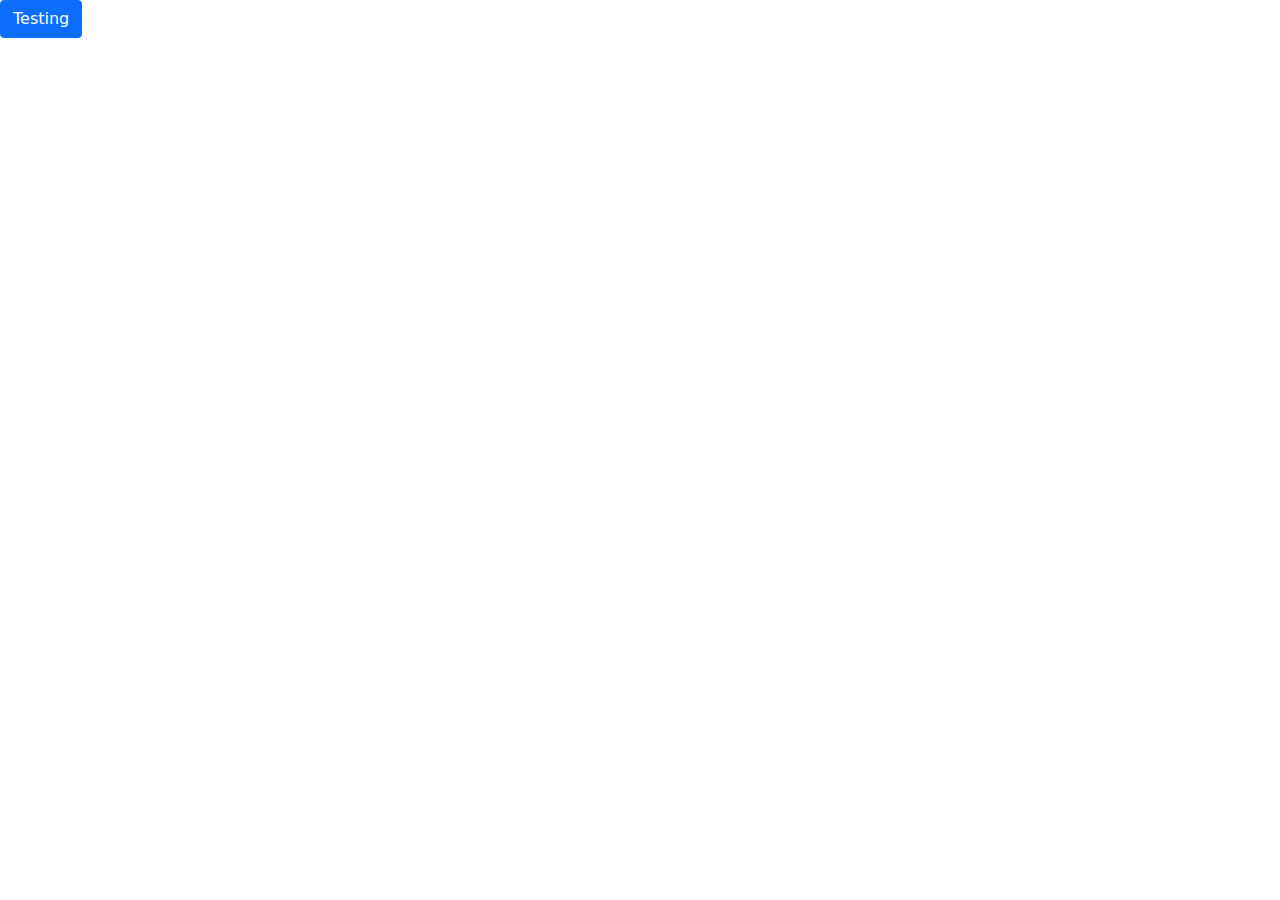
==== start/index.html @ eee25024 "Merge pull request #1 from vyesscenia/assignment_start" ====
<!DOCTYPE html>
<html>
    <head>
        <title>Art Sales</title>
        <link rel="stylesheet" href="bootstrap-5.1.3-dist/css/bootstrap.min.css">
    </head>
    <body>
       <button class="btn btn-primary">Testing</button> 



       <!-- external scripts -->
       <script type="javascript" src="js/jquery-3.6.0.min.js"></script>
              <script type="javascript" src="bootstrap-5.1.3-dist/js/bootstrap.min.js"></script>
    </body>
</html>
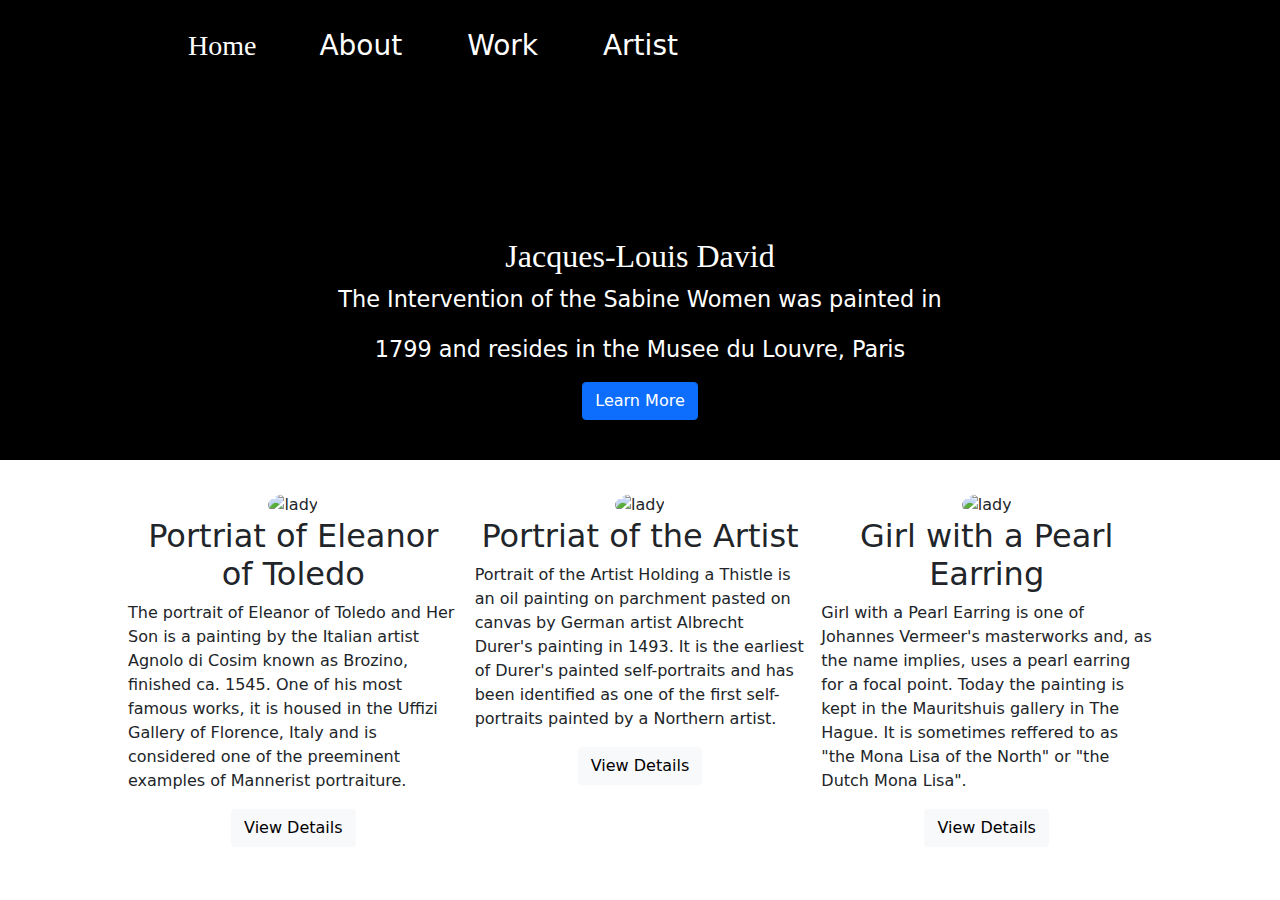
==== commit f19bf546: "finished art-works page" ====
--- a/start/index.html
+++ b/start/index.html
@@ -1,16 +1,86 @@
 <!DOCTYPE html>
 <html>
-    <head>
-        <title>Art Sales</title>
-        <link rel="stylesheet" href="bootstrap-5.1.3-dist/css/bootstrap.min.css">
-    </head>
-    <body>
-       <button class="btn btn-primary">Testing</button> 
+
+<head>
+    <title>Art Sales</title>
+    <link rel="stylesheet" href="styles.css">
+    <link rel="stylesheet" href="bootstrap-5.1.3-dist/css/bootstrap.min.css">
+</head>
+
+<body>
+    <div id="home-container">
+        <div class="r1">
+            <div class="r1-inner">
+                <nav class="home-main-nav">
+                    <ul>
+                        <li class="cursive">
+                            <a href="index.html">Home</a>
+                        </li>
+                        <li>
+                            <a href="about/about.html">About</a>
+                        </li>
+                        <li>
+                            <a href="../start/art-works/art-works.html">Work</a>
+                        </li>
+                        <li>
+                            <a href="#">Artist</a>
+                        </li>
+
+
+                    </ul>
+
+                </nav>
+                <div class="gallery-description">
+                    <h2 class="cursive drop-shadow">Jacques-Louis David</h2>
+                    <p class="drop-shadow">The Intervention of the Sabine Women was painted in</p>
+                    <p class="drop-shadow">1799 and resides in the Musee du Louvre, Paris</p>
+                    <button class="btn btn-primary">Learn More</button>
+                </div>
+            </div>
+        </div>
+        <div class="r2">
+
+            <div>
+                <img class="circle" src="img/thumbs/120010.jpg" alt="lady">
+                <h2>Portriat of Eleanor of Toledo</h2>
+                <p class="left-align">The portrait of Eleanor of Toledo and Her Son is a painting by the Italian artist
+                    Agnolo di Cosim                    known as Brozino, finished ca. 1545. One of his most famous works, it is housed in the
+                    Uffizi Gallery of Florence, Italy and is considered one of the preeminent examples of Mannerist
+                    portraiture. </p>
+                <button class="btn btn-light">View Details</button>
+            </div>
+            <div>
+                <img class="circle" src="img/thumbs/116010.jpg" alt="lady">
+                <h2 >Portriat of the Artist</h2>
+                <p class="left-align ">
+                    Portrait of the Artist Holding a Thistle is an oil painting on parchment pasted on canvas by German
+                    artist
+                    Albrecht Durer's painting in 1493. It is the earliest of Durer's painted self-portraits and has been
+                    identified
+                    as one of the first self-portraits painted by a Northern artist.
+                </p>
+                <button class="btn btn-light">View Details</button>
+
+            </div>
+            <div>
+                <img class="circle" src="img/thumbs/106020.jpg" alt="lady">
+                <h2 >Girl with a Pearl Earring</h2>
+                <p class="left-align "> Girl with a Pearl Earring is one of Johannes Vermeer's masterworks and, as
+                    the name implies, uses a pearl earring for a focal point. Today the painting is kept in the
+                    Mauritshuis gallery
+                    in The Hague. It is sometimes reffered to as "the Mona Lisa of the North" or "the Dutch Mona Lisa".
+                </p>
+                <button class="btn btn-light">View Details</button>
+
+            </div>
+        </div>
+    </div>
 
 
 
-       <!-- external scripts -->
-       <script type="javascript" src="js/jquery-3.6.0.min.js"></script>
-              <script type="javascript" src="bootstrap-5.1.3-dist/js/bootstrap.min.js"></script>
-    </body>
+    <!-- external scripts -->
+    <script type="text/javascript" src="js/jquery-3.6.0.min.js"></script>
+    <script type="text/javascript" src="bootstrap-5.1.3-dist/js/bootstrap.min.js"></script>
+</body>
+
 </html>--- a/start/styles.css
+++ b/start/styles.css
@@ -0,0 +1,114 @@
+*{
+    margin:0px;
+    padding: 0px;
+
+}
+
+html, body {
+    height: 100vh;
+    width: 100vw;
+}
+h1 {
+    font-size: 2em;
+}
+.full-width {
+    width: 100%;
+}
+
+/*home page css*/
+.cursive{
+    font-family:brush script mt;
+}
+
+.circle {
+    border-radius: 50%;
+    
+}
+
+.drop-shadow {
+    text-shadow: 3px 2px 3px #000;
+}
+#home-container {
+  display: grid;  
+  grid-template-rows: 1fr 1fr;
+  height: 100%;
+}
+
+.r1 {
+    background-color: black;
+    background-image: url('img/david.jpg');
+    background-repeat: no-repeat;
+    background-size: cover;
+    background-position: 50%;
+}
+
+.r1-inner {
+    width: 80%;
+    height: 100%;
+    margin: 0px auto;
+
+}
+
+.home-main-nav{
+    padding-top: 25px;
+} 
+
+.home-main-nav >ul {
+    list-style-type: none;
+}
+
+.home-main-nav >ul >li {
+    display: inline;
+    font-size: 1.75em;
+    
+}
+
+.home-main-nav >ul >li >a {
+    color: white;
+    text-decoration: none;
+    padding: 15px 1em;
+    text-shadow: 3px 2px 3px #000;
+   
+}
+
+.home-main-nav > ul> li:first-child {
+    font-family:brush script mt;
+}
+.home-main-nav >ul >li:first-child a:hover {
+    background-color: transparent;
+    color: #428bca;
+    
+}
+
+.home-main-nav >ul >li >a:hover {
+    background-color: #fff;
+    color: red;
+} 
+
+.gallery-description {
+    text-align: center;
+    color: #fff;
+    padding-top: 15%;
+    padding-bottom: 40px;
+    font-size: 1.4em;
+    
+}
+
+.r2 {
+    display: grid;
+    padding: 2em 0;
+    grid-template-columns: 1fr 1fr 1fr;
+    grid-column-gap: 1em;
+    justify-items: center;
+    width: 80%;
+    margin: 0px auto;
+    height: 100%;
+}
+.r2 > div {
+    text-align: center;
+}
+
+.left-align {
+    text-align: left;
+}
+/*end home page css/*